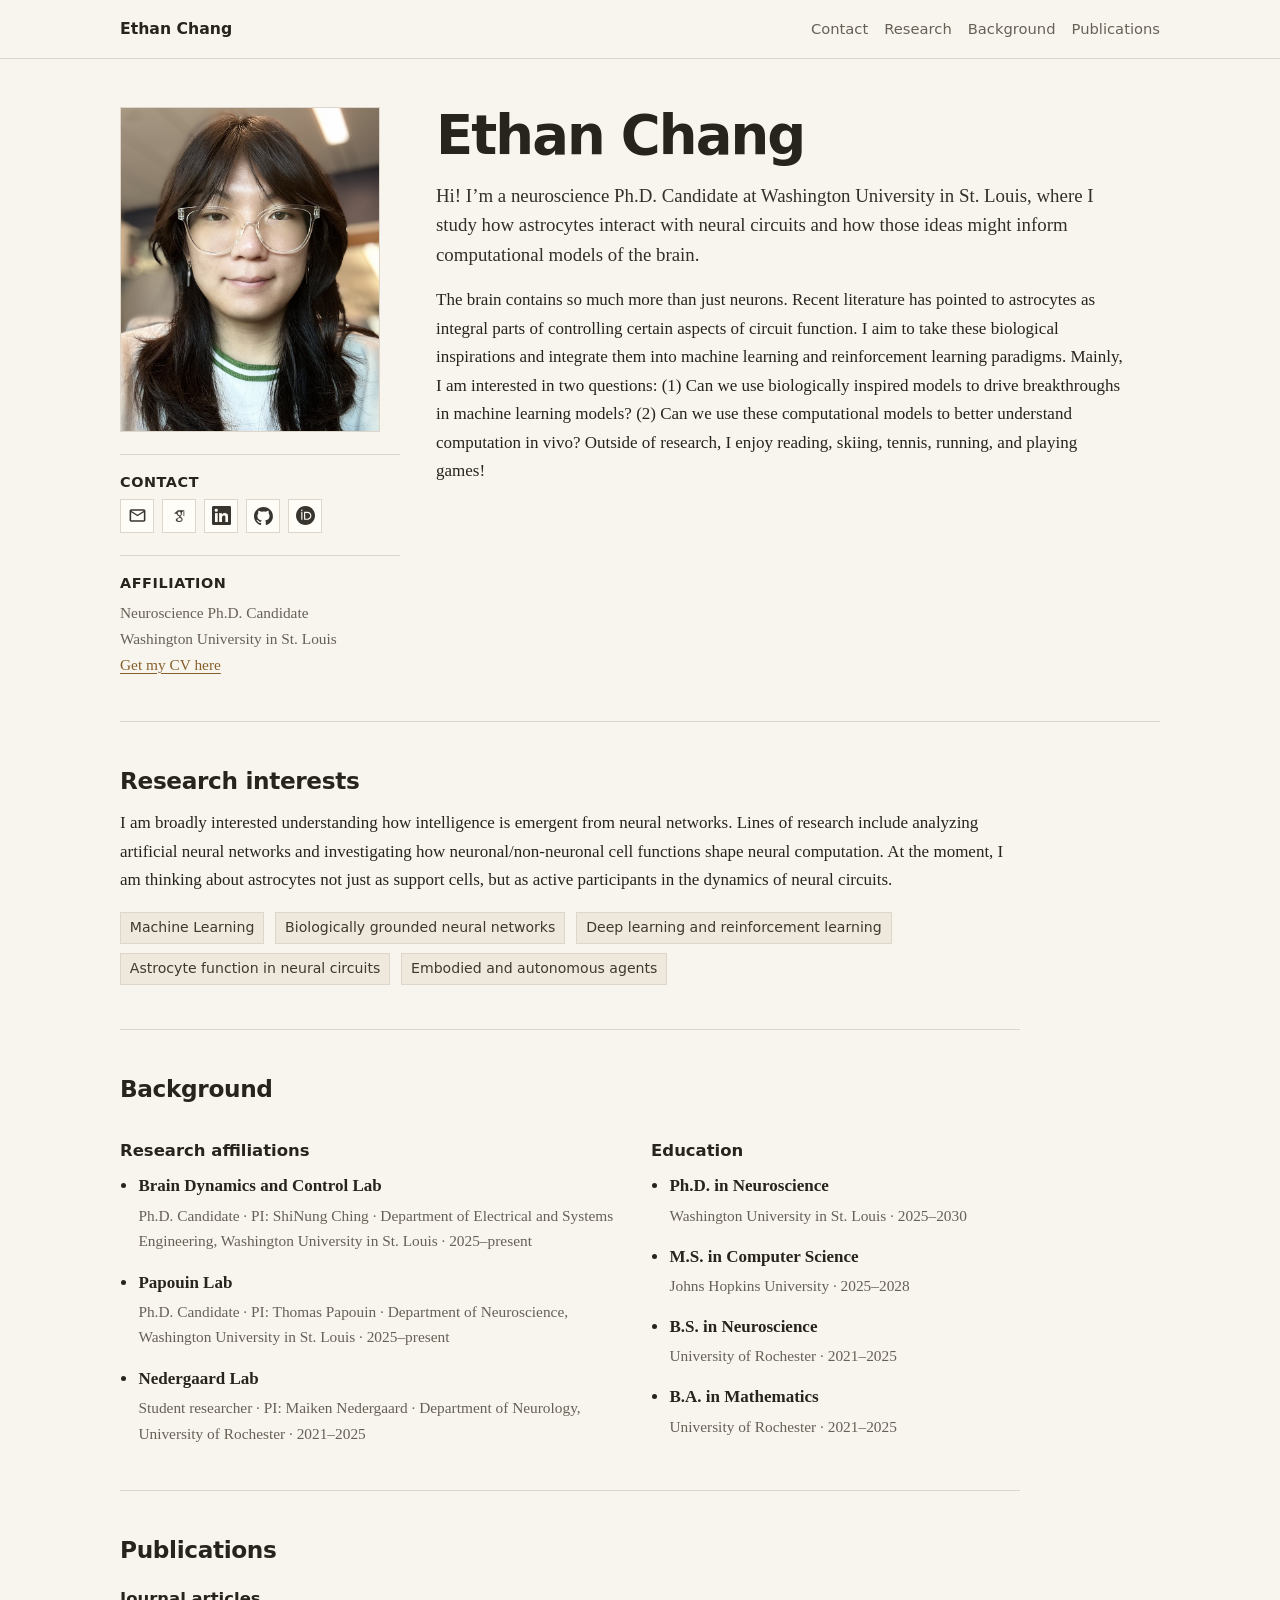
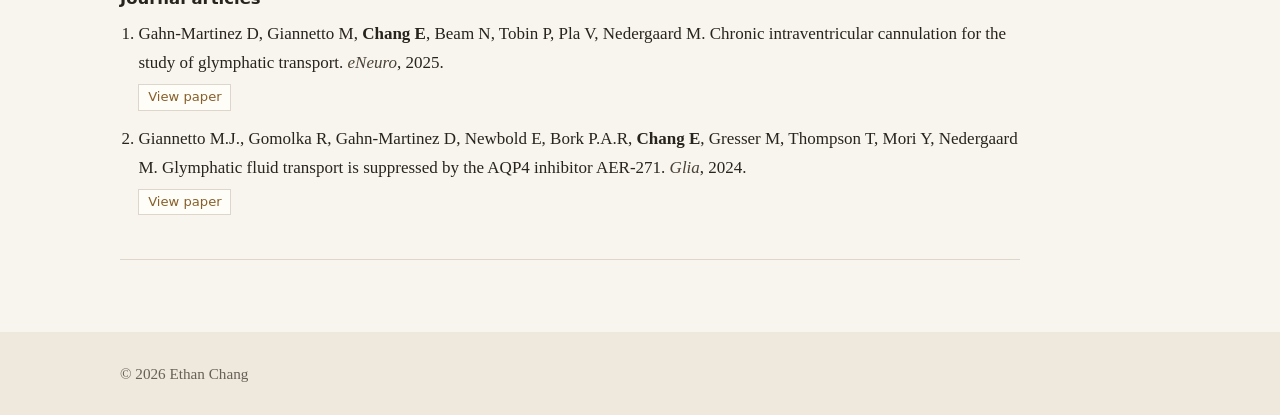
==== index.html @ 06ac764a "Update index.html" ====
<!DOCTYPE html>
<html lang="en">
<head>
  <meta charset="UTF-8" />
  <meta name="viewport" content="width=device-width, initial-scale=1.0" />
  <title>Ethan Chang | Machine Learning and Computational Neuroscience</title>
  <meta 
    name="description"
    content="Ethan Chang is a Neuroscience Ph.D. Candidate at Washington University in St. Louis researching machine learning, reinforcement learning, astrocytes, and computational neuroscience."
  />
  <link rel="canonical" href="https://ethan-chang-nmc.github.io/">
  <meta name="robots" content="index, follow">
  <link rel="stylesheet" href="styles.css" />
  <script defer src="script.js"></script>
  <script type="application/ld+json">
  {
    "@context": "https://schema.org",
    "@type": "ProfilePage",
    "mainEntity": {
      "@type": "Person",
      "name": "Ethan Chang",
      "jobTitle": "Neuroscience Ph.D. Candidate",
      "affiliation": [
      {
        "@type": "CollegeOrUniversity",
        "name": "Washington University in St. Louis"
      },
      {
        "@type": "CollegeOrUniversity",
        "name": "Johns Hopkins University"
      }],
      "alumniOf": [
        {
          "@type": "CollegeOrUniversity",
          "name": "University of Rochester"
        }
      ],
      "knowsAbout": [
        "Machine learning",
        "Reinforcement Learning",
        "Astrocytes",
        "Computational Neuroscience",
        "Glymphatic function",
        "AQP4"
      ],
      "url": "https://ethan-chang-nmc.github.io/",
      "sameAs": [
        "https://www.linkedin.com/in/ethan-chang-nmc",
        "https://scholar.google.com/citations?user=Gy6LSxoAAAAJ&hl=en",
        "https://orcid.org/0009-0001-4704-5420",
        "https://github.com/ethan-chang-nmc"
      ]
    }
  }
  </script>
</head>
<body id="top">
  <header class="site-header">
    <nav class="navbar container" aria-label="Primary navigation">
      <a class="site-logo" href="#top">Ethan Chang</a>

      <button
        class="nav-toggle"
        type="button"
        aria-expanded="false"
        aria-controls="nav-menu"
        aria-label="Open menu"
      >
        <span></span>
        <span></span>
        <span></span>
      </button>

      <ul class="nav-menu" id="nav-menu">
        <li><a href="#contact">Contact</a></li>
        <li><a href="#research">Research</a></li>
        <li><a href="#background">Background</a></li>
        <li><a href="#publications">Publications</a></li>
      </ul>
    </nav>
  </header>

  <main class="container page-layout">
    <section class="profile-intro" aria-labelledby="page-title">
      <aside class="profile-side" aria-label="Profile details">
        <img
          src="images-me/EC-PH-L.jpg"
          alt="Portrait of Ethan Chang"
          class="profile-image"
        />

        <div class="side-section contact-section" id="contact">
          <h2>Contact</h2>
          <div class="profile-links" aria-label="Profile links">
            <a href="mailto:ethanchang.nmc@gmail.com" aria-label="Email" title="Email">
              <img src="icons/mail.svg" alt="" />
            </a>
            <a
              href="https://scholar.google.com/citations?user=Gy6LSxoAAAAJ&hl=en&oi=ao"
              aria-label="Google Scholar"
              title="Google Scholar"
              target="_blank"
              rel="noopener noreferrer"
            >
              <img src="icons/google-scholar.png" alt="" />
            </a>
            <a
              href="https://www.linkedin.com/in/ethan-chang-nmc/"
              aria-label="LinkedIn"
              title="LinkedIn"
              target="_blank"
              rel="noopener noreferrer"
            >
              <img src="icons/linkedin.png" alt="" />
            </a>
            <a
              href="https://github.com/ethan-chang-nmc"
              aria-label="GitHub"
              title="GitHub"
              target="_blank"
              rel="noopener noreferrer"
            >
              <img src="icons/github.svg" alt="" />
            </a>
            <a
              href="https://orcid.org/0009-0001-4704-5420"
              aria-label="ORCID"
              title="ORCID"
              target="_blank"
              rel="noopener noreferrer"
            >
              <img src="icons/orcid.svg" alt="" />
            </a>
          </div>
        </div>

        <div class="side-section">
          <h2>Affiliation</h2>
          <p>
            Neuroscience Ph.D. Candidate<br />
            Washington University in St. Louis
            <p class="cv-text-link">
            <a href="documents/Ethan_Chang_CV.pdf" target="_blank" rel="noopener noreferrer">Get my CV here</a>
          </p>
          </p>
        </div>
      </aside>

      <div class="profile-main">
        <h1 id="page-title">Ethan Chang</h1>
        <p class="intro-text">
          Hi! I’m a neuroscience Ph.D. Candidate at Washington University in St. Louis, where I study how astrocytes interact with neural circuits and how those ideas might inform computational models of the brain.
        </p>
        <p>
          The brain contains so much more than just neurons. Recent literature has pointed to astrocytes as integral parts of controlling certain aspects of circuit function. I aim to take these biological inspirations and 
          integrate them into machine learning and reinforcement learning paradigms. Mainly, I am interested in two questions: (1) Can we use biologically inspired models to drive breakthroughs in machine learning models? (2) Can  
          we use these computational models to better understand computation in vivo?

          Outside of research, I enjoy reading, skiing, tennis, running, and playing games!
        </p>
      </div>
    </section>

    <section id="research" class="content-section" aria-labelledby="research-title">
      <h2 id="research-title">Research interests</h2>
      <p>
        I am broadly interested understanding how intelligence is emergent from neural networks. Lines of research include analyzing artificial neural networks and investigating how neuronal/non-neuronal cell functions shape neural computation. At the moment, I am thinking about astrocytes not just as support cells, but as active participants in the dynamics of neural circuits.
      </p>
      <ul class="topic-list">
        <li> Machine Learning</li>
        <li>Biologically grounded neural networks</li>
        <li>Deep learning and reinforcement learning</li>
        <li>Astrocyte function in neural circuits</li>
        <li>Embodied and autonomous agents</li>
      </ul>
    </section>

    <section id="background" class="content-section" aria-labelledby="background-title">
      <h2 id="background-title">Background</h2>

      <div class="two-column-list">
        <div>
          <h3>Research affiliations</h3>
          <ul class="detail-list">
            <li>
              <strong>Brain Dynamics and Control Lab</strong>
              <span>Ph.D. Candidate · PI: ShiNung Ching · Department of Electrical and Systems Engineering, Washington University in St. Louis · 2025–present</span>
            </li>
            <li>
              <strong>Papouin Lab</strong>
              <span>Ph.D. Candidate · PI: Thomas Papouin · Department of Neuroscience, Washington University in St. Louis · 2025–present</span>
            </li>
            <li>
              <strong>Nedergaard Lab</strong>
              <span>Student researcher · PI: Maiken Nedergaard · Department of Neurology, University of Rochester · 2021–2025</span>
            </li>
          </ul>
        </div>

        <div>
          <h3>Education</h3>
          <ul class="detail-list">
            <li>
              <strong>Ph.D. in Neuroscience</strong>
              <span>Washington University in St. Louis · 2025–2030</span>
            </li>
            <li>
              <strong>M.S. in Computer Science</strong>
              <span>Johns Hopkins University · 2025–2028</span>
            </li>
            <li>
              <strong>B.S. in Neuroscience</strong>
              <span>University of Rochester · 2021–2025</span>
            </li>
            <li>
              <strong>B.A. in Mathematics</strong>
              <span>University of Rochester · 2021–2025</span>
            </li>
          </ul>
        </div>
      </div>
    </section>

    <section id="publications" class="content-section" aria-labelledby="publications-title">
      <h2 id="publications-title">Publications</h2>

      <h3>Journal articles</h3>
      <ol class="publication-list">
        <li>
          Gahn-Martinez D, Giannetto M, <strong>Chang E</strong>, Beam N, Tobin P, Pla V, Nedergaard M.
          Chronic intraventricular cannulation for the study of glymphatic transport.
          <em>eNeuro</em>, 2025.
          <a
            class="paper-link"
            href="https://doi.org/10.1523/ENEURO.0537-24.2025"
            target="_blank"
            rel="noopener noreferrer"
          >
            View paper
          </a>
        </li>
        <li>
          Giannetto M.J., Gomolka R, Gahn-Martinez D, Newbold E, Bork P.A.R, <strong>Chang E</strong>, Gresser M, Thompson T, Mori Y, Nedergaard M.
          Glymphatic fluid transport is suppressed by the AQP4 inhibitor AER-271.
          <em>Glia</em>, 2024.
          <a
            class="paper-link"
            href="https://doi.org/10.1002/glia.24515"
            target="_blank"
            rel="noopener noreferrer"
          >
            View paper
          </a>
        </li>
      </ol>


  </main>

  <footer class="site-footer">
    <div class="container footer-content">
      <p>© 2026 Ethan Chang</p>
    </div>
  </footer>
</body>
</html>
---- styles.css ----
:root {
  --bg: #f8f5ef;
  --paper: #fffdf8;
  --text: #27231d;
  --muted: #676057;
  --line: #ded6ca;
  --link: #875f2a;
  --link-hover: #5f3f18;
  --max-width: 1040px;
  --transition: 160ms ease;
}

*,
*::before,
*::after {
  box-sizing: border-box;
}

html {
  scroll-behavior: smooth;
}

body {
  margin: 0;
  background: var(--bg);
  color: var(--text);
  font-family: ui-serif, Georgia, Cambria, "Times New Roman", Times, serif;
  font-size: 17px;
  line-height: 1.68;
  -webkit-font-smoothing: antialiased;
  text-rendering: optimizeLegibility;
}

img {
  display: block;
  max-width: 100%;
}

a {
  color: var(--link);
  text-decoration-thickness: 1px;
  text-underline-offset: 0.18em;
}

a:hover,
a:focus-visible {
  color: var(--link-hover);
}

button,
input,
textarea,
select {
  font: inherit;
}

section[id],
.contact-section {
  scroll-margin-top: 5.25rem;
}

.container {
  width: min(100% - 2rem, var(--max-width));
  margin-inline: auto;
}

.site-header {
  position: sticky;
  top: 0;
  z-index: 10;
  background: rgba(248, 245, 239, 0.94);
  border-bottom: 1px solid var(--line);
  backdrop-filter: blur(10px);
}

.navbar {
  min-height: 58px;
  display: flex;
  align-items: center;
  justify-content: space-between;
  gap: 1rem;
}

.site-logo {
  color: var(--text);
  font-family: ui-sans-serif, system-ui, -apple-system, BlinkMacSystemFont, "Segoe UI", sans-serif;
  font-size: 0.98rem;
  font-weight: 650;
  text-decoration: none;
}

.nav-toggle {
  display: inline-flex;
  width: 42px;
  height: 42px;
  padding: 0;
  border: 0;
  background: transparent;
  flex-direction: column;
  justify-content: center;
  gap: 5px;
  cursor: pointer;
}

.nav-toggle span {
  width: 22px;
  height: 2px;
  margin-inline: auto;
  background: var(--text);
  transition: transform var(--transition), opacity var(--transition);
}

.nav-toggle[aria-expanded="true"] span:nth-child(1) {
  transform: translateY(7px) rotate(45deg);
}

.nav-toggle[aria-expanded="true"] span:nth-child(2) {
  opacity: 0;
}

.nav-toggle[aria-expanded="true"] span:nth-child(3) {
  transform: translateY(-7px) rotate(-45deg);
}

.nav-menu {
  position: absolute;
  top: calc(100% + 1px);
  left: 1rem;
  right: 1rem;
  display: none;
  flex-direction: column;
  gap: 0;
  margin: 0;
  padding: 0.5rem 0;
  list-style: none;
  background: var(--paper);
  border: 1px solid var(--line);
}

.nav-menu.is-open {
  display: flex;
}

.nav-menu a {
  display: block;
  padding: 0.72rem 1rem;
  color: var(--text);
  font-family: ui-sans-serif, system-ui, -apple-system, BlinkMacSystemFont, "Segoe UI", sans-serif;
  font-size: 0.92rem;
  text-decoration: none;
}

.nav-menu a:hover,
.nav-menu a:focus-visible {
  background: #efe8dc;
  color: var(--text);
  outline: none;
}

.page-layout {
  padding-block: 3rem 4.5rem;
}

.profile-intro {
  display: grid;
  gap: 2.25rem;
  padding-bottom: 2.75rem;
  border-bottom: 1px solid var(--line);
}

.profile-side {
  max-width: 320px;
}

.profile-image {
  width: min(100%, 260px);
  aspect-ratio: 4 / 5;
  object-fit: cover;
  border: 1px solid var(--line);
}

.side-section {
  margin-top: 1.35rem;
  padding-top: 1.15rem;
  border-top: 1px solid var(--line);
}

.side-section h2,
.content-section h2,
.content-section h3 {
  font-family: ui-sans-serif, system-ui, -apple-system, BlinkMacSystemFont, "Segoe UI", sans-serif;
  line-height: 1.25;
}

.side-section h2 {
  margin: 0 0 0.5rem;
  font-size: 0.9rem;
  letter-spacing: 0.04em;
  text-transform: uppercase;
}

.side-section p {
  margin: 0;
  color: var(--muted);
  font-size: 0.96rem;
}

.plain-list {
  margin: 0;
  padding: 0;
  list-style: none;
}

.profile-links {
  display: flex;
  flex-wrap: wrap;
  align-items: center;
  gap: 0.5rem;
}

.profile-links a {
  display: inline-flex;
  width: 34px;
  height: 34px;
  align-items: center;
  justify-content: center;
  border: 1px solid var(--line);
  background: var(--paper);
  text-decoration: none;
}

.profile-links a:hover,
.profile-links a:focus-visible {
  background: #efe8dc;
  outline: none;
}

.profile-links img {
  width: 19px;
  height: 19px;
  object-fit: contain;
  opacity: 0.92;
}

.cv-text-link {
  margin-top: 0.65rem;
}

.profile-main {
  max-width: 690px;
}

h1 {
  margin: 0 0 1rem;
  font-family: ui-sans-serif, system-ui, -apple-system, BlinkMacSystemFont, "Segoe UI", sans-serif;
  font-size: clamp(2.15rem, 5vw, 3.4rem);
  line-height: 1.06;
  letter-spacing: -0.035em;
}

.intro-text {
  margin-top: 0;
  font-size: 1.18rem;
  line-height: 1.58;
  color: #342f28;
}

.profile-main p,
.content-section p {
  margin: 0 0 1rem;
}

.content-section {
  max-width: 900px;
  padding-block: 2.75rem;
  border-bottom: 1px solid var(--line);
}

.content-section h2 {
  margin: 0 0 0.85rem;
  font-size: 1.45rem;
  letter-spacing: -0.015em;
}

.content-section h3 {
  margin: 1.55rem 0 0.65rem;
  font-size: 1.03rem;
}

.topic-list {
  display: flex;
  flex-wrap: wrap;
  gap: 0.55rem 0.7rem;
  margin: 1.1rem 0 0;
  padding: 0;
  list-style: none;
}

.topic-list li {
  padding: 0.2rem 0.55rem;
  background: #efe8dc;
  border: 1px solid var(--line);
  color: #3f382f;
  font-family: ui-sans-serif, system-ui, -apple-system, BlinkMacSystemFont, "Segoe UI", sans-serif;
  font-size: 0.88rem;
}

.two-column-list {
  display: grid;
  gap: 2rem;
}

.detail-list,
.publication-list {
  margin: 0;
  padding-left: 1.15rem;
}

.detail-list li,
.publication-list li {
  margin-bottom: 0.9rem;
}

.detail-list li:last-child,
.publication-list li:last-child {
  margin-bottom: 0;
}

.detail-list strong {
  display: block;
}

.detail-list span {
  display: block;
  color: var(--muted);
  font-size: 0.96rem;
  margin-top: 0.1rem;
}

.publication-list + h3 {
  margin-top: 2rem;
}

.publication-list em {
  color: #4b4137;
}

.paper-link {
  display: table;
  width: max-content;
  margin-top: 0.45rem;
  padding: 0.18rem 0.55rem;
  border: 1px solid var(--line);
  background: var(--paper);
  color: var(--link);
  font-family: ui-sans-serif, system-ui, -apple-system, BlinkMacSystemFont, "Segoe UI", sans-serif;
  font-size: 0.82rem;
  line-height: 1.4;
  text-decoration: none;
}

.paper-link:hover,
.paper-link:focus-visible {
  background: #efe8dc;
  color: var(--link-hover);
  outline: none;
}

.site-footer {
  padding-block: 1.8rem;
  background: #efe8dc;
}

.footer-content {
  color: var(--muted);
  font-size: 0.95rem;
}

.footer-content p {
  margin: 0;
}

@media (prefers-reduced-motion: reduce) {
  html {
    scroll-behavior: auto;
  }

  *,
  *::before,
  *::after {
    transition-duration: 0.01ms !important;
    animation-duration: 0.01ms !important;
    animation-iteration-count: 1 !important;
  }
}

@media (min-width: 760px) {
  .nav-toggle {
    display: none;
  }

  .nav-menu {
    position: static;
    display: flex;
    flex-direction: row;
    align-items: center;
    gap: 1rem;
    padding: 0;
    border: 0;
    background: transparent;
  }

  .nav-menu a {
    padding: 0;
    color: var(--muted);
  }

  .nav-menu a:hover,
  .nav-menu a:focus-visible {
    background: transparent;
    color: var(--text);
    text-decoration: underline;
    text-underline-offset: 0.2em;
  }

  .profile-intro {
    grid-template-columns: 280px minmax(0, 1fr);
    align-items: start;
  }

  .two-column-list {
    grid-template-columns: minmax(0, 1.15fr) minmax(0, 0.85fr);
  }

  .footer-content {
    text-align: left;
  }
}
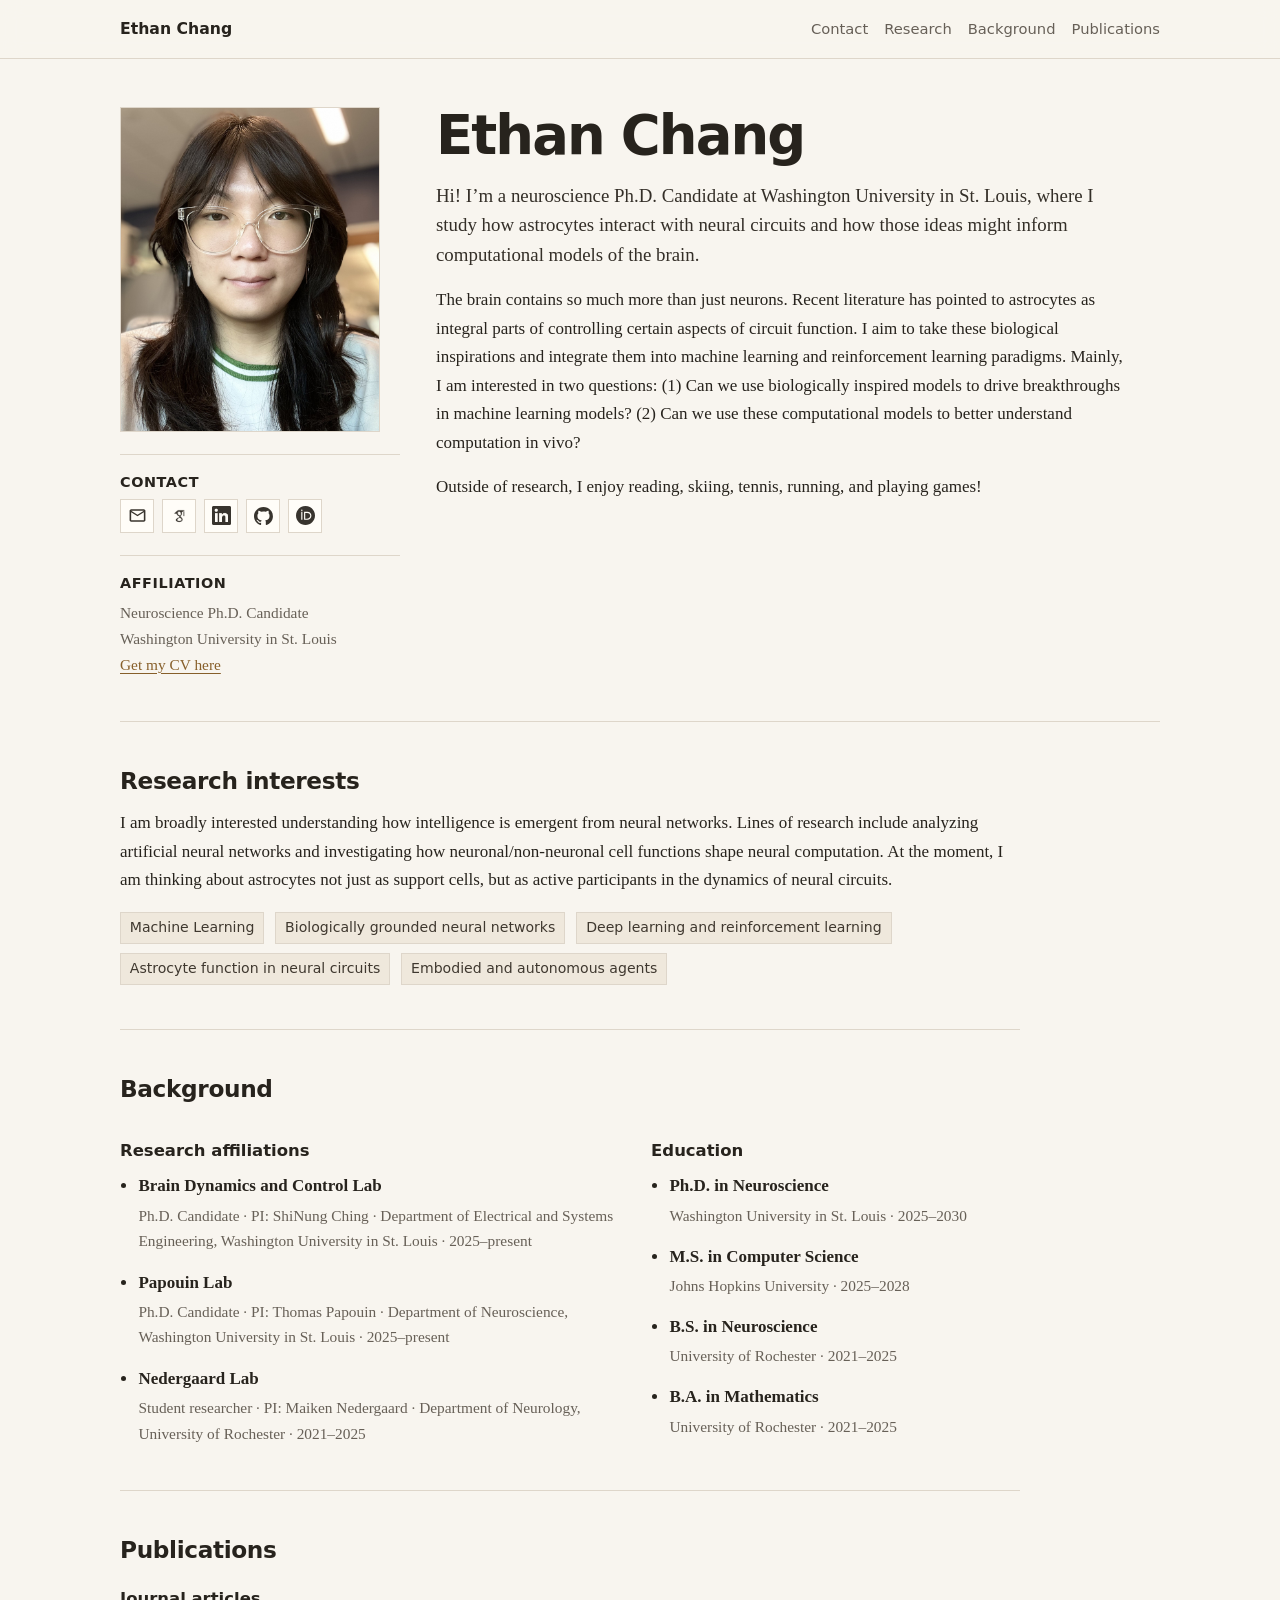
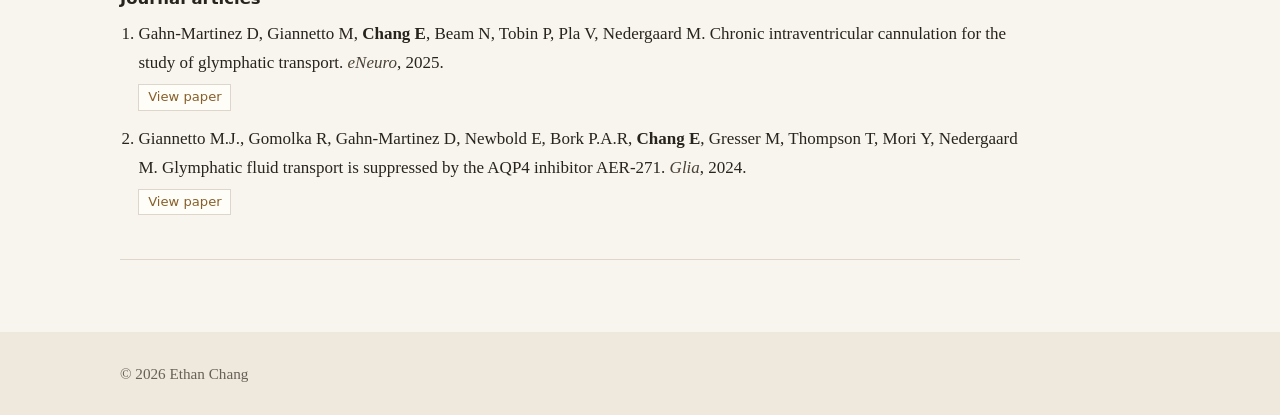
==== commit 76ed59c3: "Update index.html" ====
--- a/index.html
+++ b/index.html
@@ -155,7 +155,8 @@
           The brain contains so much more than just neurons. Recent literature has pointed to astrocytes as integral parts of controlling certain aspects of circuit function. I aim to take these biological inspirations and 
           integrate them into machine learning and reinforcement learning paradigms. Mainly, I am interested in two questions: (1) Can we use biologically inspired models to drive breakthroughs in machine learning models? (2) Can  
           we use these computational models to better understand computation in vivo?
-
+        </p>
+        <p>
           Outside of research, I enjoy reading, skiing, tennis, running, and playing games!
         </p>
       </div>
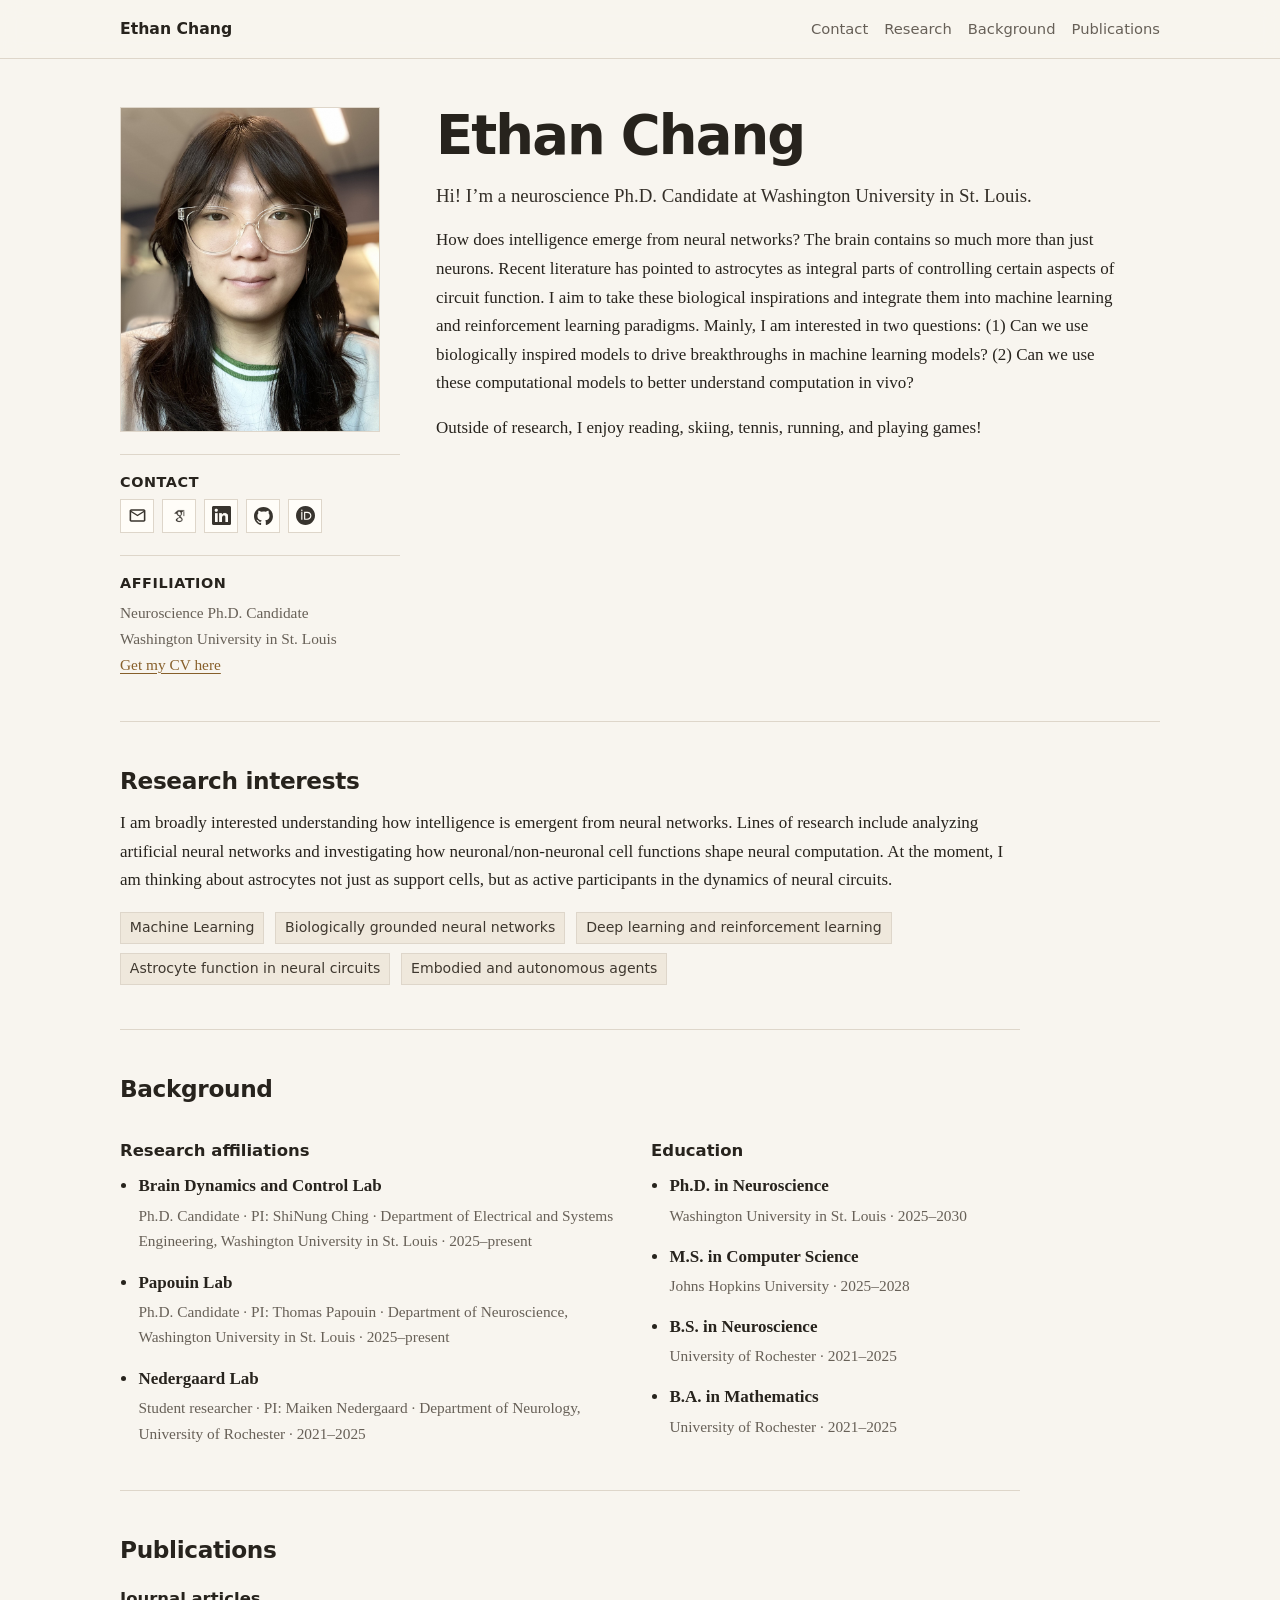
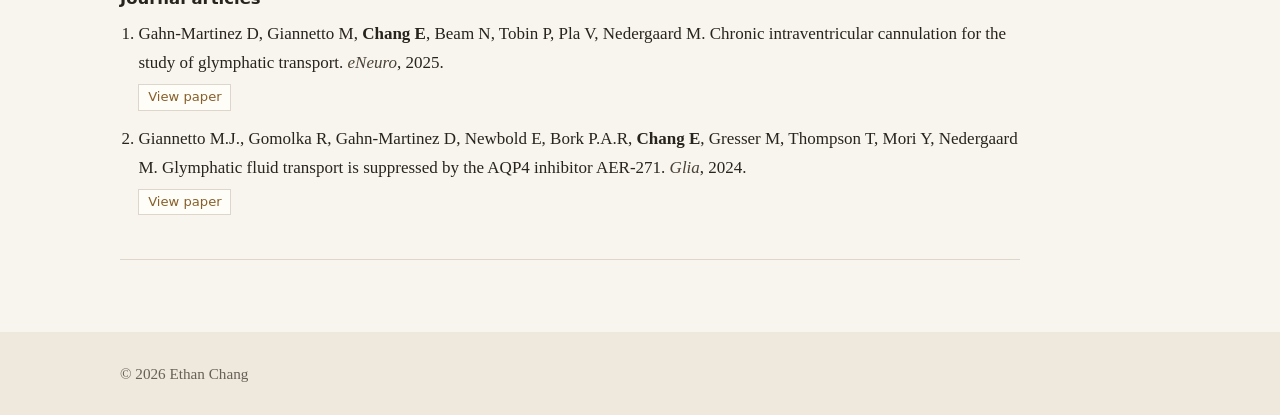
==== commit 4b6109ad: "Update index.html" ====
--- a/index.html
+++ b/index.html
@@ -149,10 +149,10 @@
       <div class="profile-main">
         <h1 id="page-title">Ethan Chang</h1>
         <p class="intro-text">
-          Hi! I’m a neuroscience Ph.D. Candidate at Washington University in St. Louis, where I study how astrocytes interact with neural circuits and how those ideas might inform computational models of the brain.
+          Hi! I’m a neuroscience Ph.D. Candidate at Washington University in St. Louis.
         </p>
         <p>
-          The brain contains so much more than just neurons. Recent literature has pointed to astrocytes as integral parts of controlling certain aspects of circuit function. I aim to take these biological inspirations and 
+          How does intelligence emerge from neural networks? The brain contains so much more than just neurons. Recent literature has pointed to astrocytes as integral parts of controlling certain aspects of circuit function. I aim to take these biological inspirations and 
           integrate them into machine learning and reinforcement learning paradigms. Mainly, I am interested in two questions: (1) Can we use biologically inspired models to drive breakthroughs in machine learning models? (2) Can  
           we use these computational models to better understand computation in vivo?
         </p>
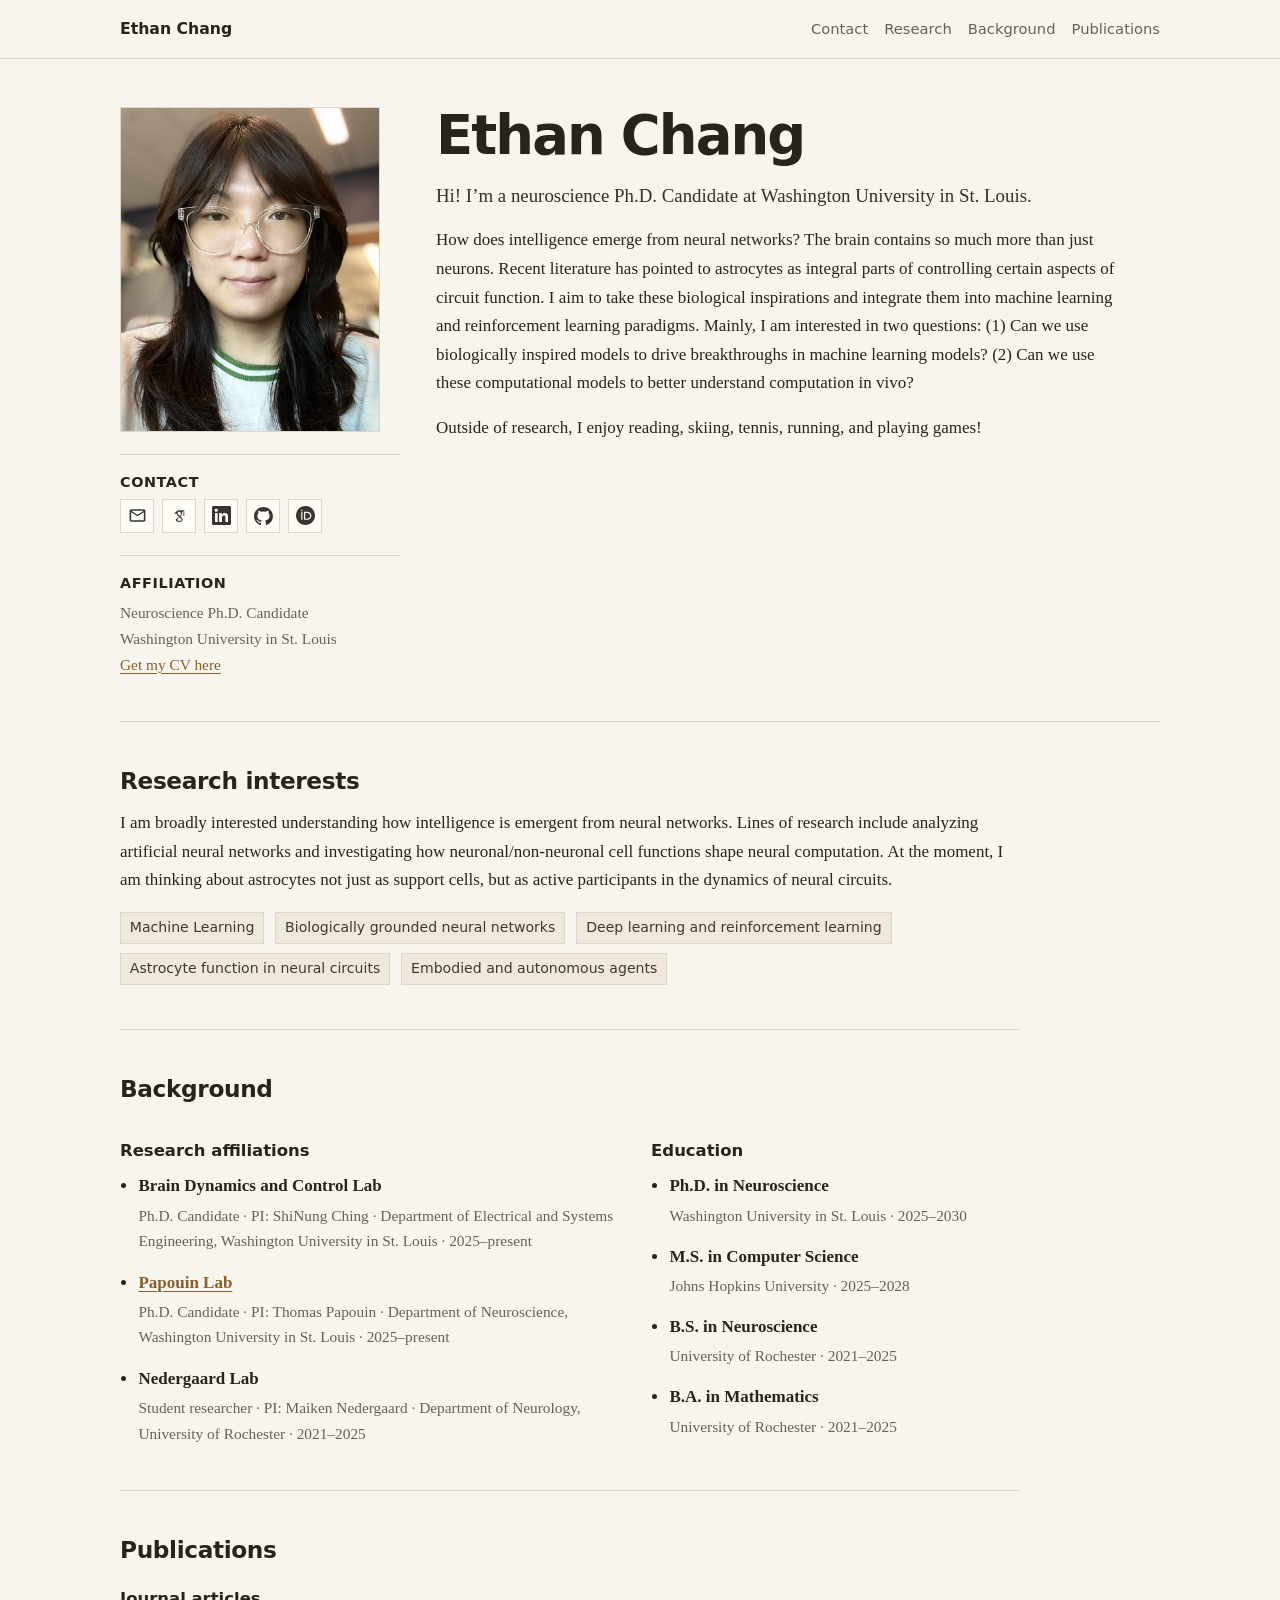
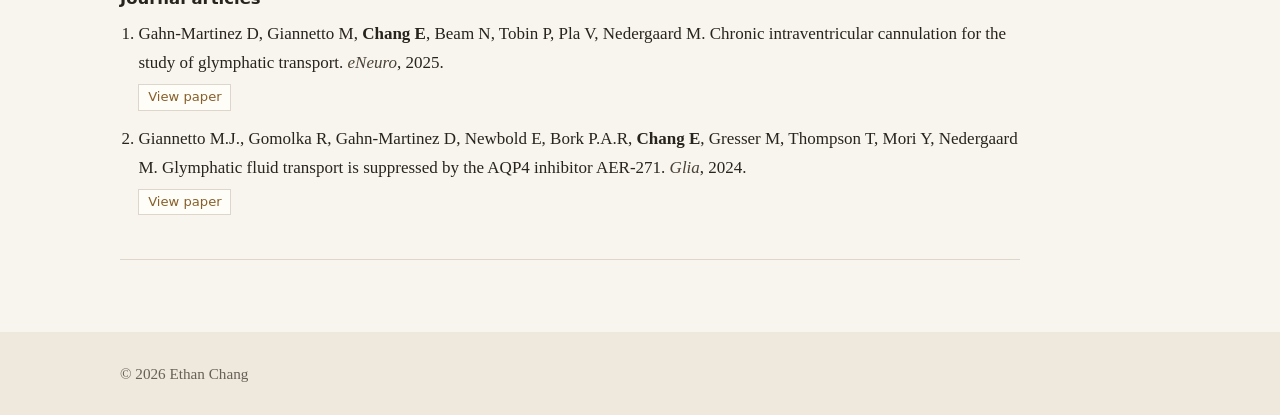
==== commit ba5f37ab: "Update index.html" ====
--- a/index.html
+++ b/index.html
@@ -188,7 +188,7 @@
               <span>Ph.D. Candidate · PI: ShiNung Ching · Department of Electrical and Systems Engineering, Washington University in St. Louis · 2025–present</span>
             </li>
             <li>
-              <strong>Papouin Lab</strong>
+              <strong><a href="https://sites.wustl.edu/papouinlab/people/ethan-chang/">Papouin Lab</a></strong>
               <span>Ph.D. Candidate · PI: Thomas Papouin · Department of Neuroscience, Washington University in St. Louis · 2025–present</span>
             </li>
             <li>
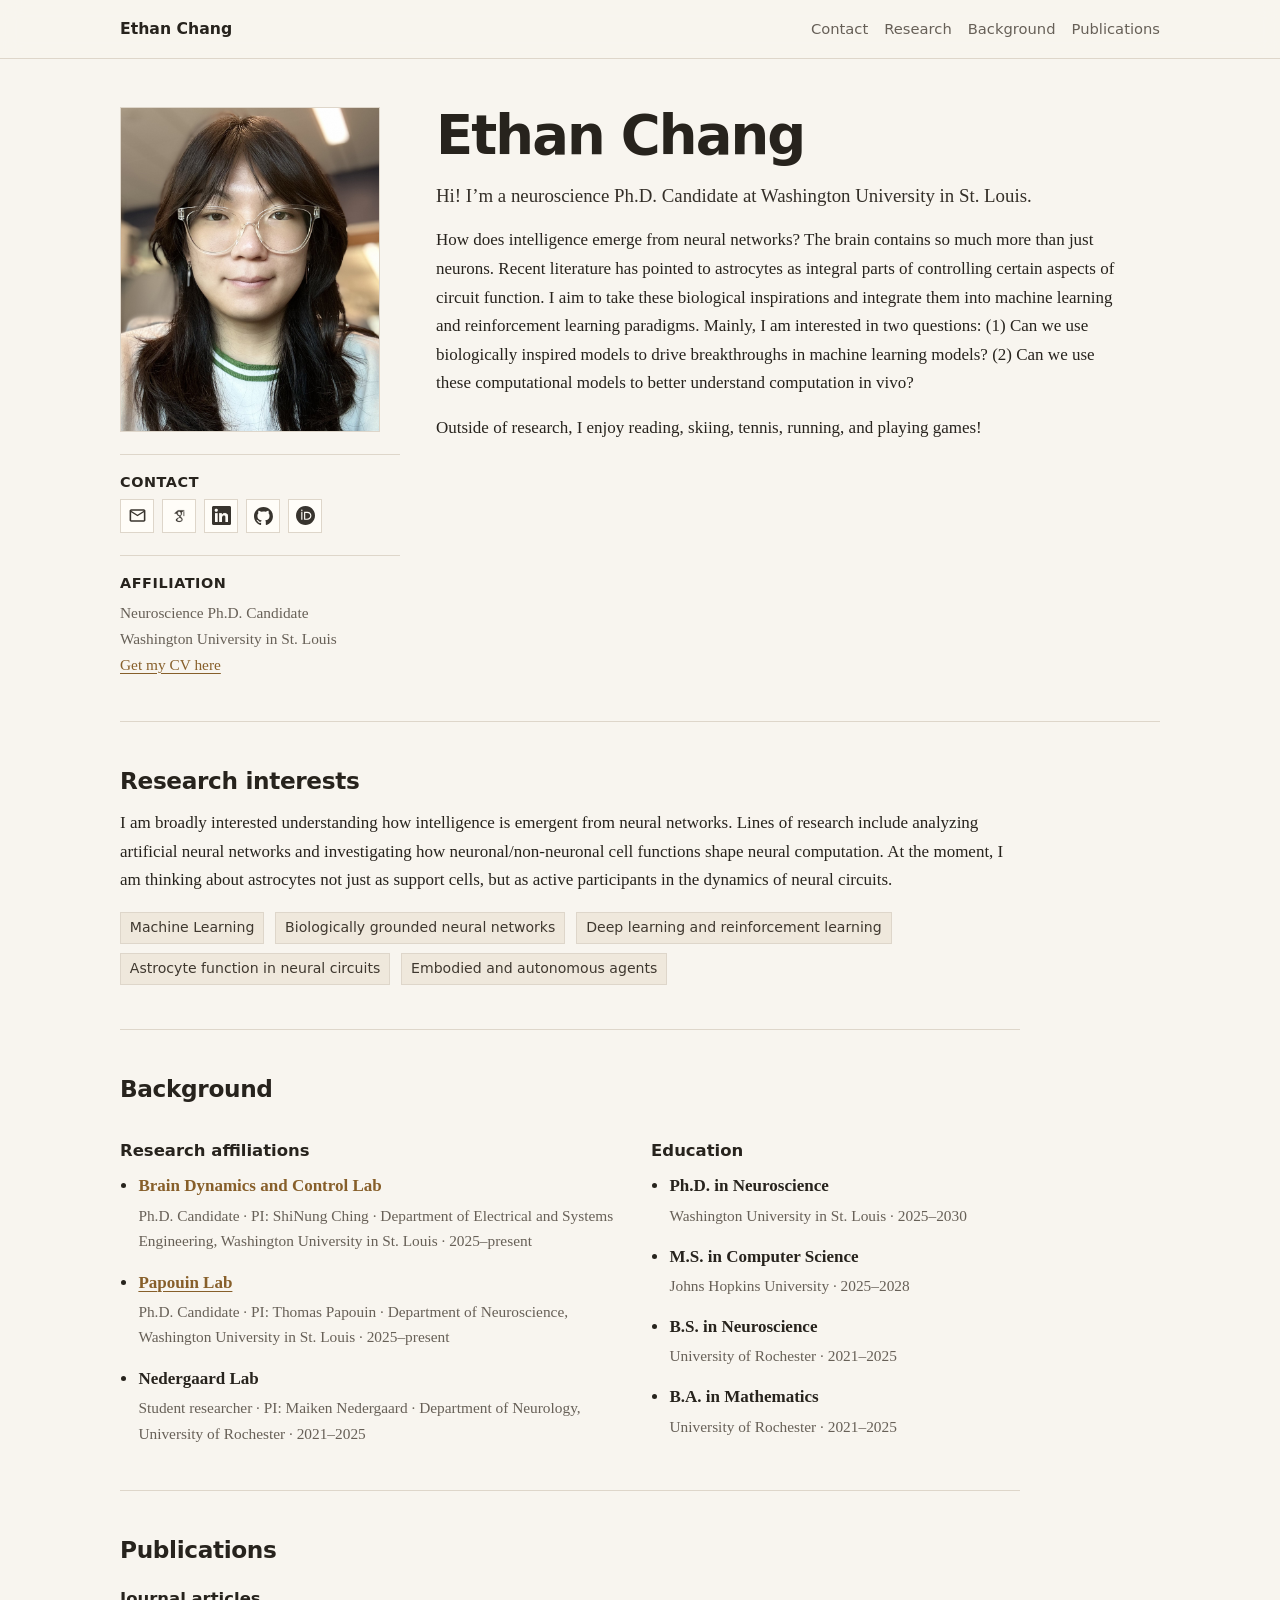
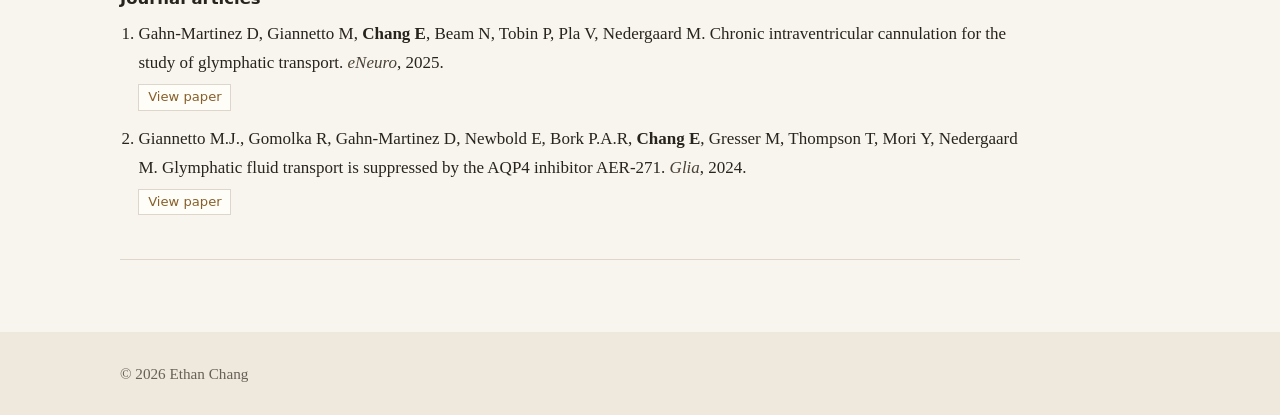
==== commit 8e9ca5f7: "Update index.html" ====
--- a/index.html
+++ b/index.html
@@ -184,7 +184,7 @@
           <h3>Research affiliations</h3>
           <ul class="detail-list">
             <li>
-              <strong>Brain Dynamics and Control Lab</strong>
+              <strong><a>Brain Dynamics and Control Lab</a></strong>
               <span>Ph.D. Candidate · PI: ShiNung Ching · Department of Electrical and Systems Engineering, Washington University in St. Louis · 2025–present</span>
             </li>
             <li>
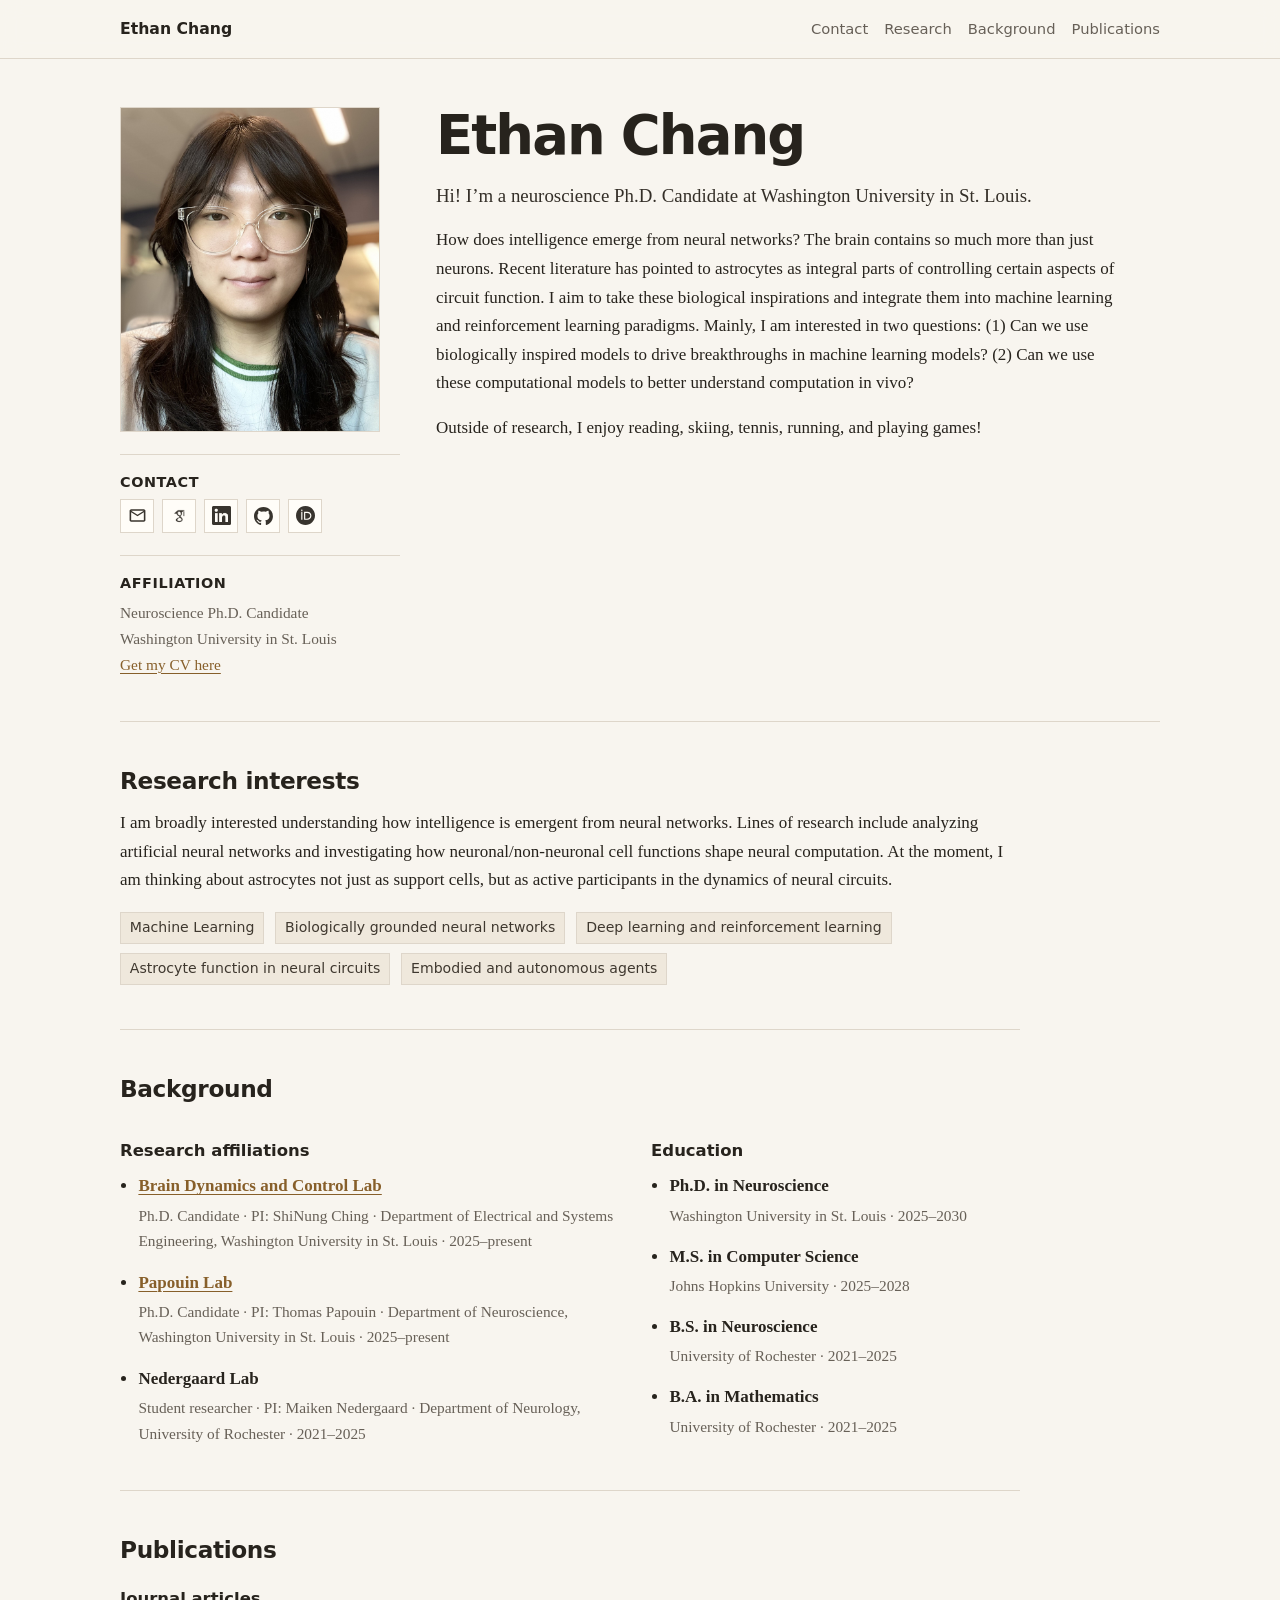
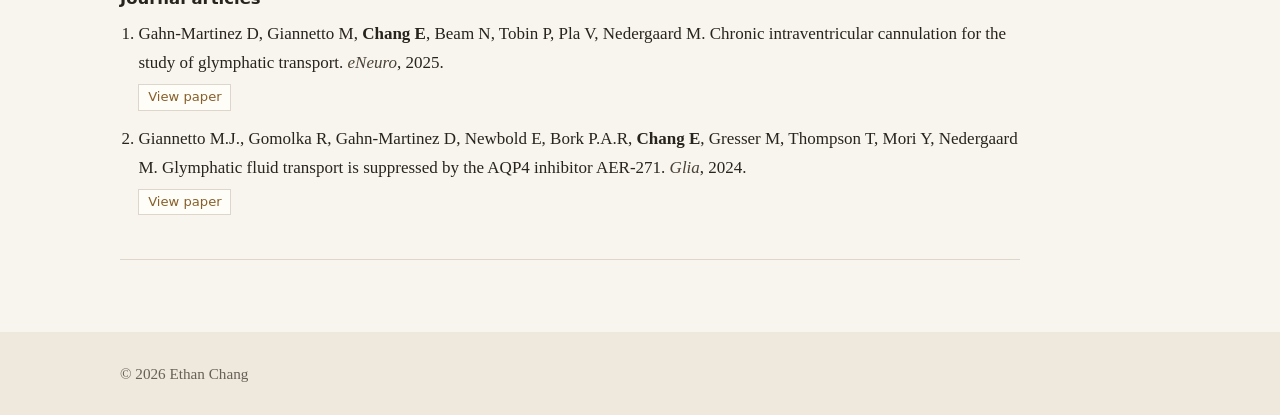
==== commit 0cf99ef2: "Update index.html" ====
--- a/index.html
+++ b/index.html
@@ -184,7 +184,7 @@
           <h3>Research affiliations</h3>
           <ul class="detail-list">
             <li>
-              <strong><a>Brain Dynamics and Control Lab</a></strong>
+              <strong><a href="https://braindynamics.engineering.wustl.edu/#people">Brain Dynamics and Control Lab</a></strong>
               <span>Ph.D. Candidate · PI: ShiNung Ching · Department of Electrical and Systems Engineering, Washington University in St. Louis · 2025–present</span>
             </li>
             <li>
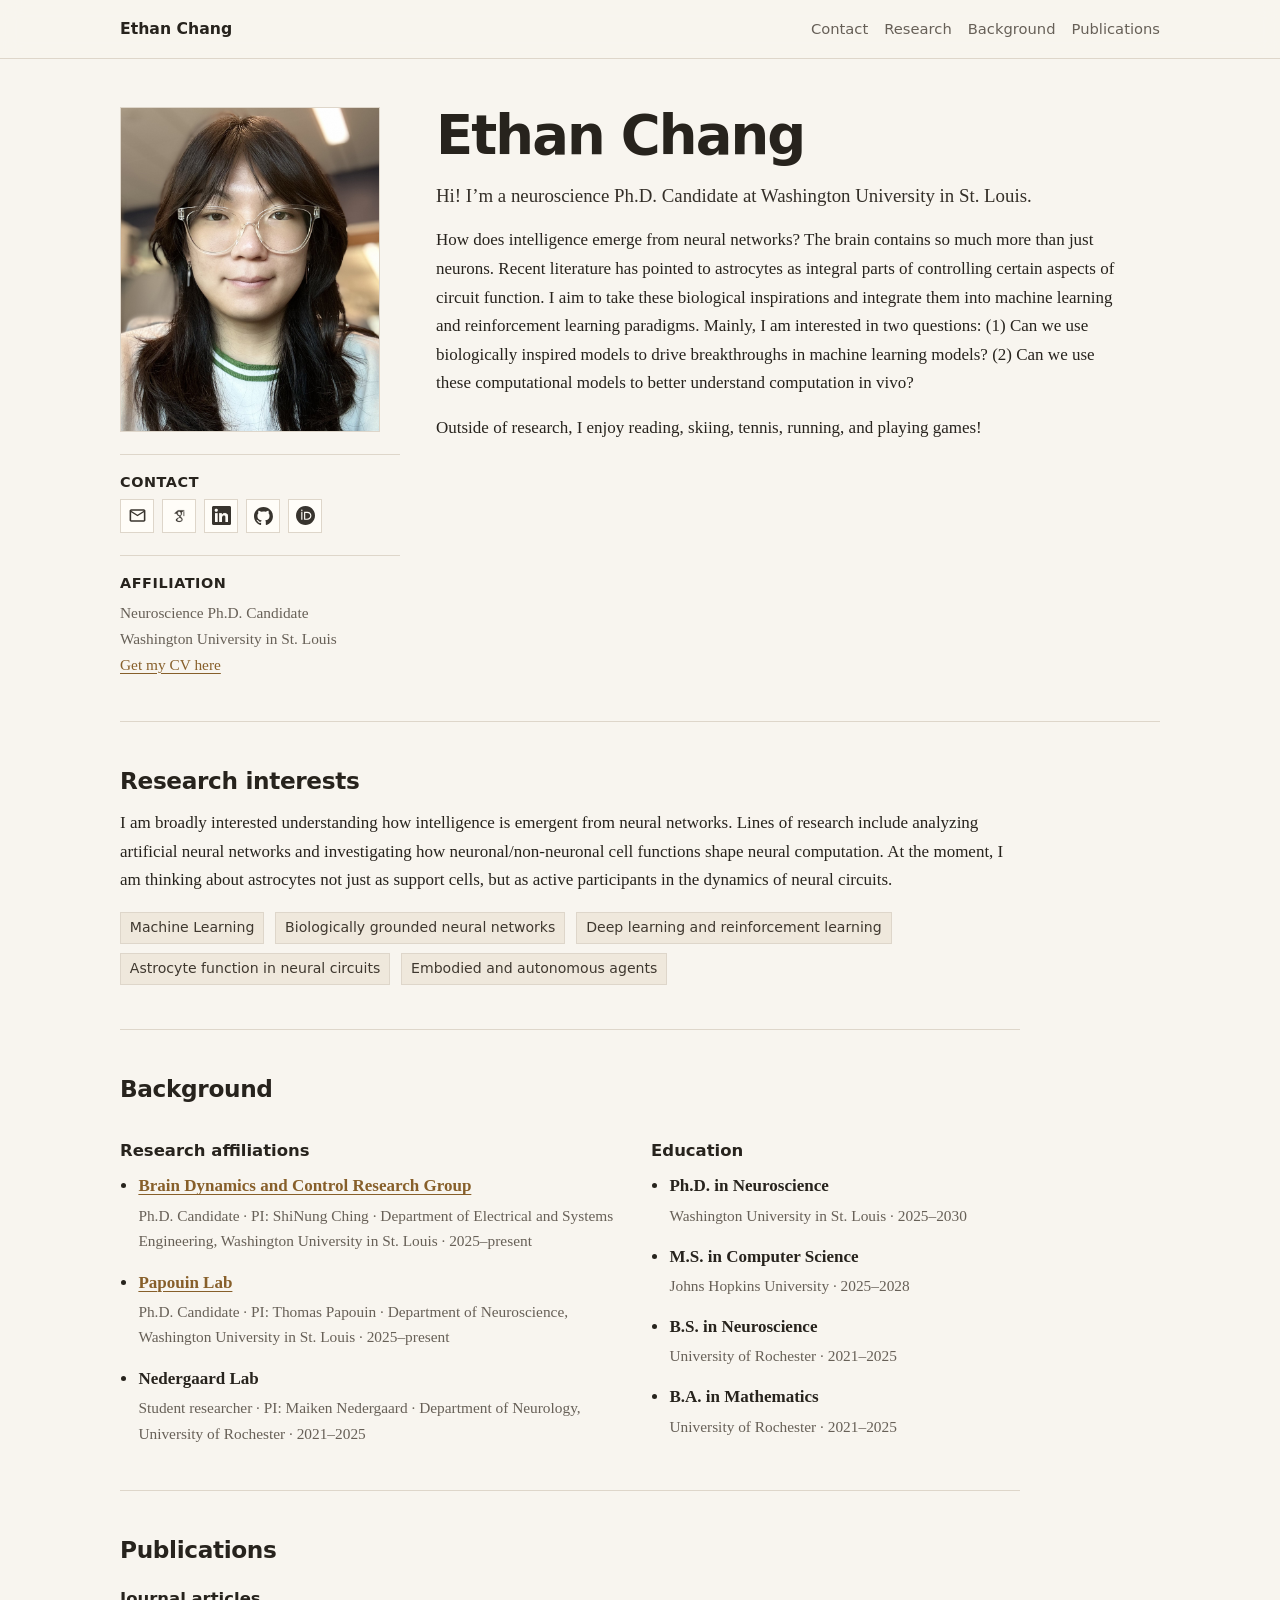
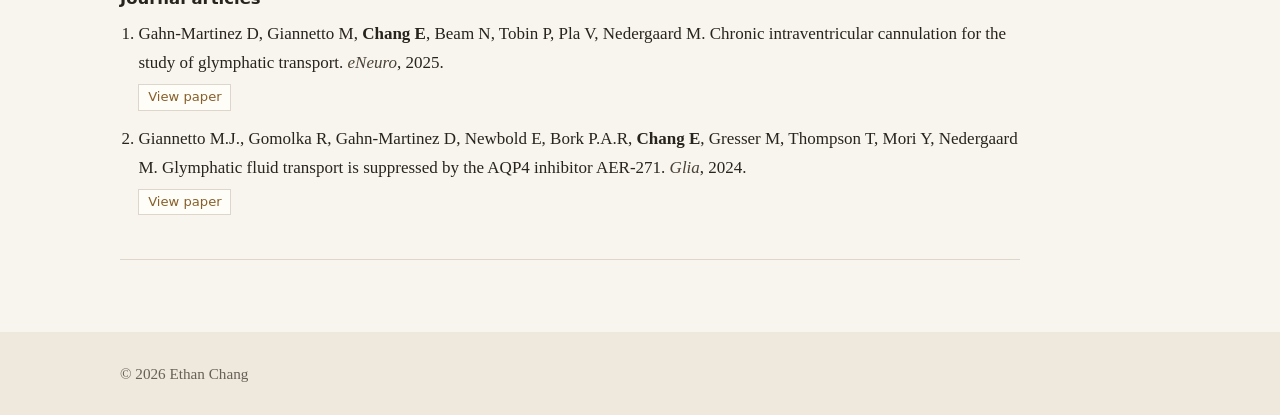
==== commit 02a03fbc: "Update index.html" ====
--- a/index.html
+++ b/index.html
@@ -184,11 +184,11 @@
           <h3>Research affiliations</h3>
           <ul class="detail-list">
             <li>
-              <strong><a href="https://braindynamics.engineering.wustl.edu/#people">Brain Dynamics and Control Lab</a></strong>
+              <strong><a href="https://braindynamics.engineering.wustl.edu/#people" target="_blank">Brain Dynamics and Control Research Group</a></strong>
               <span>Ph.D. Candidate · PI: ShiNung Ching · Department of Electrical and Systems Engineering, Washington University in St. Louis · 2025–present</span>
             </li>
             <li>
-              <strong><a href="https://sites.wustl.edu/papouinlab/people/ethan-chang/">Papouin Lab</a></strong>
+              <strong><a href="https://sites.wustl.edu/papouinlab/people/ethan-chang/" target="_blank">Papouin Lab</a></strong>
               <span>Ph.D. Candidate · PI: Thomas Papouin · Department of Neuroscience, Washington University in St. Louis · 2025–present</span>
             </li>
             <li>
